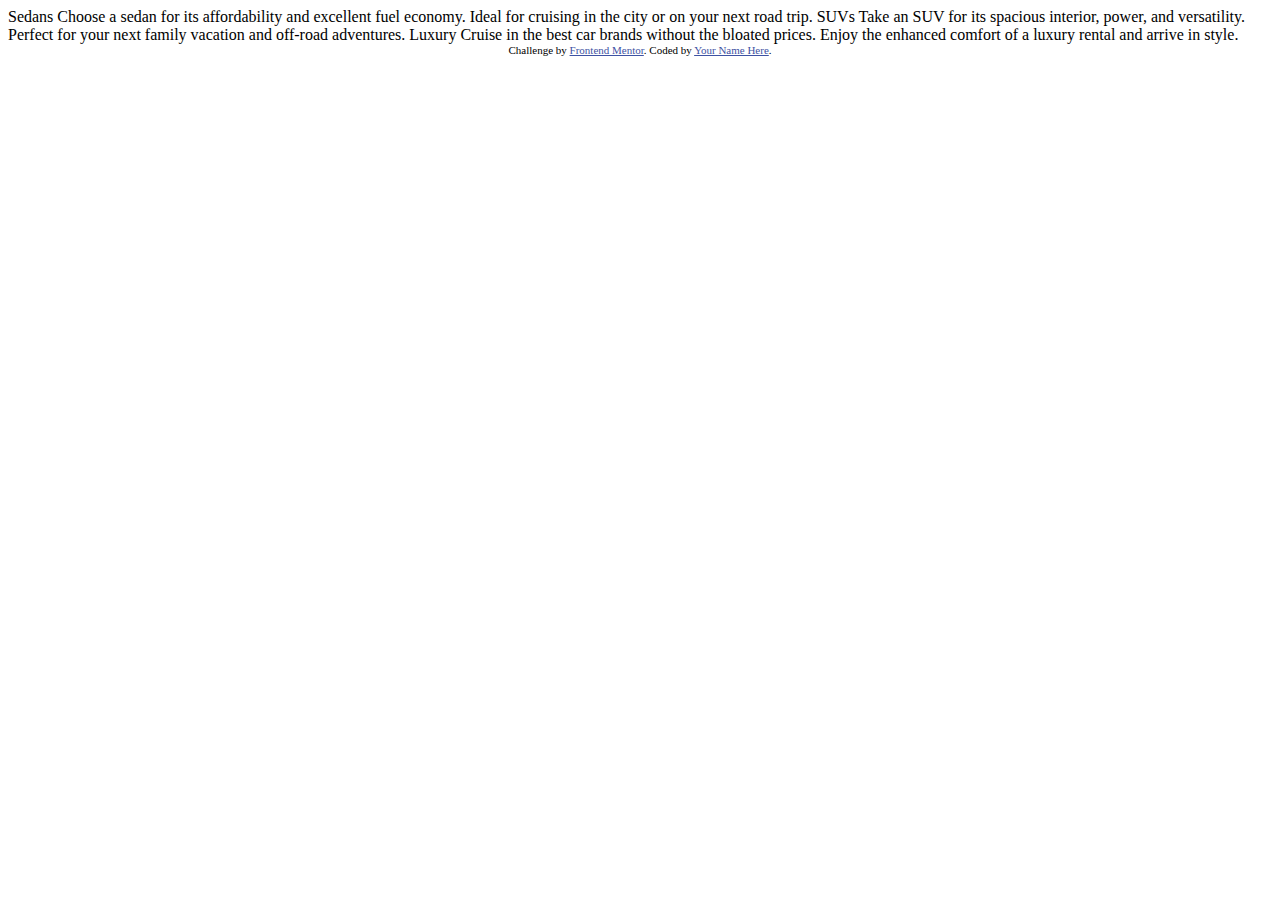
==== FEM2;3-column-preview-card-component/index.html @ 9c017cf4 "Set up 3-column card challenge." ====
<!DOCTYPE html>
<html lang="en">
<head>
  <meta charset="UTF-8">
  <meta name="viewport" content="width=device-width, initial-scale=1.0"> <!-- displays site properly based on user's device -->

  <link rel="icon" type="image/png" sizes="32x32" href="./images/favicon-32x32.png">
  
  <title>Frontend Mentor | 3-column preview card component</title>

  <!-- Feel free to remove these styles or customise in your own stylesheet 👍 -->
  <style>
    .attribution { font-size: 11px; text-align: center; }
    .attribution a { color: hsl(228, 45%, 44%); }
  </style>
</head>
<body>
  
  Sedans
  Choose a sedan for its affordability and excellent fuel economy. Ideal for cruising in the city 
  or on your next road trip.

  SUVs
  Take an SUV for its spacious interior, power, and versatility. Perfect for your next family vacation 
  and off-road adventures.

  Luxury
  Cruise in the best car brands without the bloated prices. Enjoy the enhanced comfort of a luxury 
  rental and arrive in style.
  
  <div class="attribution">
    Challenge by <a href="https://www.frontendmentor.io?ref=challenge" target="_blank">Frontend Mentor</a>. 
    Coded by <a href="#">Your Name Here</a>.
  </div>
</body>
</html>
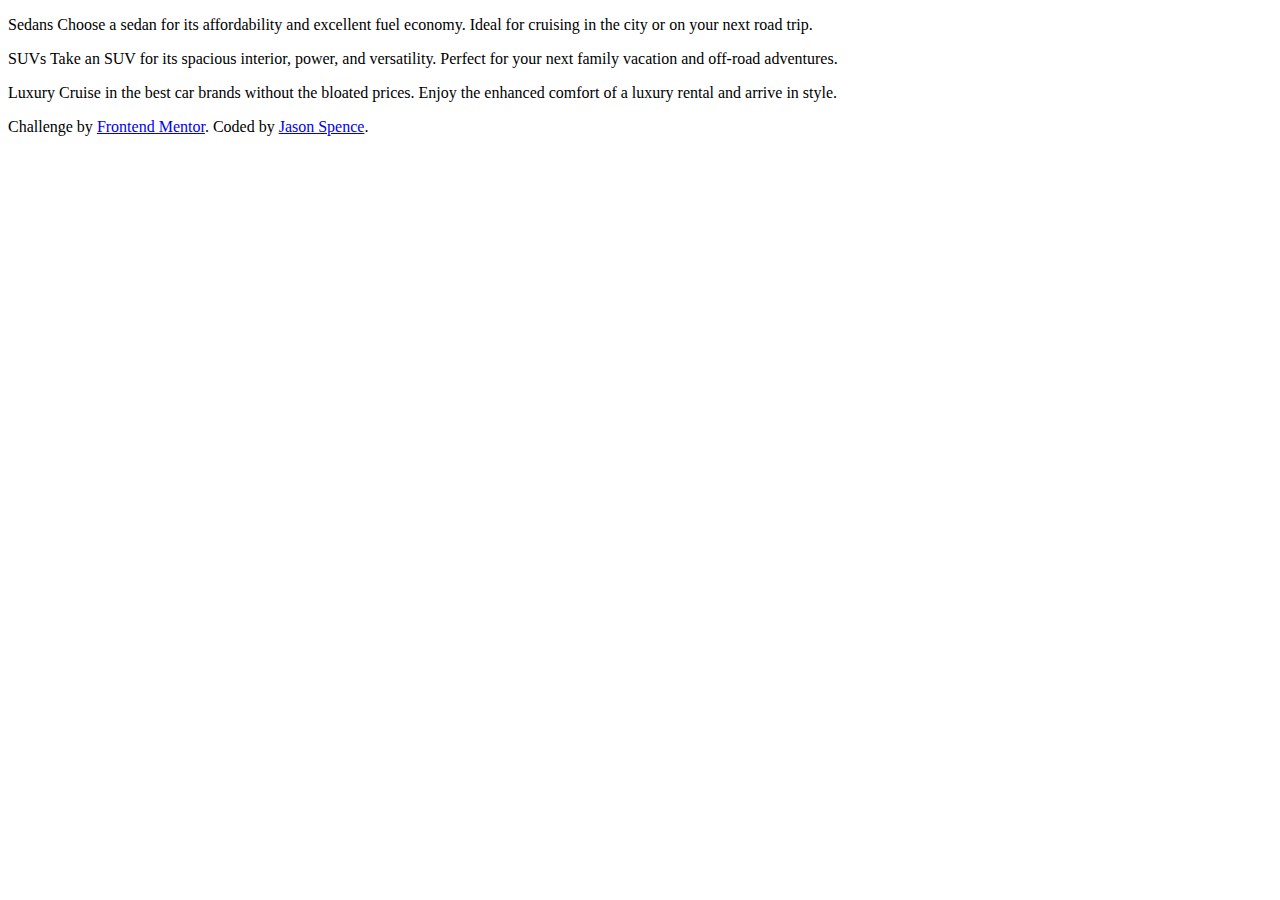
==== commit ff14c676: "Added a styles sheet." ====
--- a/FEM2;3-column-preview-card-component/index.html
+++ b/FEM2;3-column-preview-card-component/index.html
@@ -1,36 +1,43 @@
 <!DOCTYPE html>
 <html lang="en">
+
 <head>
   <meta charset="UTF-8">
-  <meta name="viewport" content="width=device-width, initial-scale=1.0"> <!-- displays site properly based on user's device -->
+  <meta name="viewport" content="width=device-width, initial-scale=1.0">
+  <!-- displays site properly based on user's device -->
 
   <link rel="icon" type="image/png" sizes="32x32" href="./images/favicon-32x32.png">
-  
-  <title>Frontend Mentor | 3-column preview card component</title>
 
-  <!-- Feel free to remove these styles or customise in your own stylesheet 👍 -->
-  <style>
-    .attribution { font-size: 11px; text-align: center; }
-    .attribution a { color: hsl(228, 45%, 44%); }
-  </style>
+  <title>3-column preview card component</title>
+
 </head>
+
 <body>
-  
-  Sedans
-  Choose a sedan for its affordability and excellent fuel economy. Ideal for cruising in the city 
-  or on your next road trip.
 
-  SUVs
-  Take an SUV for its spacious interior, power, and versatility. Perfect for your next family vacation 
-  and off-road adventures.
+  <main class="panel" role="main">
 
-  Luxury
-  Cruise in the best car brands without the bloated prices. Enjoy the enhanced comfort of a luxury 
-  rental and arrive in style.
-  
-  <div class="attribution">
-    Challenge by <a href="https://www.frontendmentor.io?ref=challenge" target="_blank">Frontend Mentor</a>. 
-    Coded by <a href="#">Your Name Here</a>.
-  </div>
+    <p>
+    Sedans
+    Choose a sedan for its affordability and excellent fuel economy. Ideal for cruising in the city
+    or on your next road trip.
+    </p>
+    <p>
+    SUVs
+    Take an SUV for its spacious interior, power, and versatility. Perfect for your next family vacation
+    and off-road adventures.
+    </p>
+    <p>
+    Luxury
+    Cruise in the best car brands without the bloated prices. Enjoy the enhanced comfort of a luxury
+    rental and arrive in style.
+    </p>
+
+  </main>
+
+  <footer class="attribution" role="contentinfo">
+    Challenge by <a href="https://www.frontendmentor.io?ref=challenge" target="_blank">Frontend Mentor</a>.
+    Coded by <a href="https://github.com/jasonspence">Jason Spence</a>.
+  </footer>
 </body>
+
 </html>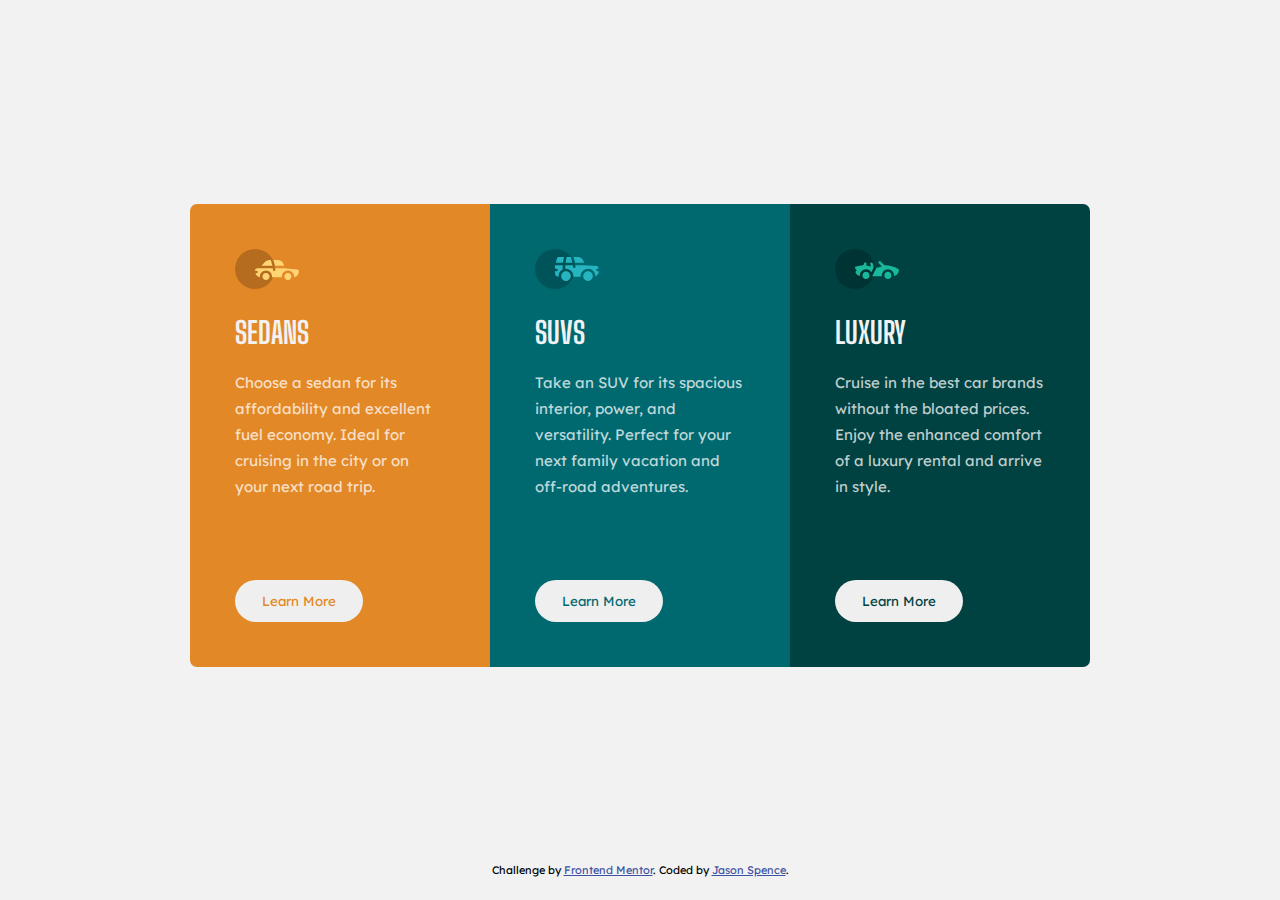
==== commit 0b77b584: "Completed Desktop design for 3-col-preview." ====
--- a/FEM2;3-column-preview-card-component/index.html
+++ b/FEM2;3-column-preview-card-component/index.html
@@ -10,29 +10,45 @@
 
   <title>3-column preview card component</title>
 
+  <link rel="stylesheet" href="styles.css" />
+
 </head>
 
 <body>
 
-  <main class="panel" role="main">
+  <div class="vflex">
+    <main class="panel" role="main">
 
-    <p>
-    Sedans
-    Choose a sedan for its affordability and excellent fuel economy. Ideal for cruising in the city
-    or on your next road trip.
-    </p>
-    <p>
-    SUVs
-    Take an SUV for its spacious interior, power, and versatility. Perfect for your next family vacation
-    and off-road adventures.
-    </p>
-    <p>
-    Luxury
-    Cruise in the best car brands without the bloated prices. Enjoy the enhanced comfort of a luxury
-    rental and arrive in style.
-    </p>
+      <div class="card" id="sedans">
+        <img class="card-graphic" src="images/icon-sedans.svg" alt="Sedan graphic" />
+        <h1>Sedans</h1>
+        <p>
+          Choose a sedan for its affordability and excellent fuel economy. Ideal for cruising in the city
+          or on your next road trip.
+        </p>
+        <button>Learn More</button>
+      </div>
+      <div class="card" id="suvs">
+        <img class="card-graphic" src="images/icon-suvs.svg" alt="SUV graphic" />
+        <h1>SUVs</h1>
+        <p>
+          Take an SUV for its spacious interior, power, and versatility. Perfect for your next family vacation
+          and off-road adventures.
+        </p>
+        <button>Learn More</button>
+      </div>
+      <div class="card" id="luxury">
+        <img class="card-graphic" src="images/icon-luxury.svg" alt="Luxury graphic" />
+        <h1>Luxury</h1>
+        <p>
+          Cruise in the best car brands without the bloated prices. Enjoy the enhanced comfort of a luxury
+          rental and arrive in style.
+        </p>
+        <button>Learn More</button>
+      </div>
 
-  </main>
+    </main>
+  </div>
 
   <footer class="attribution" role="contentinfo">
     Challenge by <a href="https://www.frontendmentor.io?ref=challenge" target="_blank">Frontend Mentor</a>.
--- a/FEM2;3-column-preview-card-component/styles.css
+++ b/FEM2;3-column-preview-card-component/styles.css
@@ -0,0 +1,115 @@
+@import url('https://fonts.googleapis.com/css2?family=Lexend+Deca&display=swap');
+@import url('https://fonts.googleapis.com/css2?family=Big+Shoulders+Display:wght@700&display=swap');
+
+:root {
+    --bright-orange: hsl(31, 77%, 52%);
+    --dark-cyan: hsl(184, 100%, 22%);
+    --very-dark-cyan: hsl(179, 100%, 13%);
+    --transparent-white: hsla(0, 0%, 100%, 0.75);
+    --very-light-gray: hsl(0, 0%, 95%);
+}
+
+* {
+    box-sizing: border-box;
+}
+
+body {
+    height: 100%;
+    font-family: 'Lexend Deca', sans-serif;
+    font-size: 15px;
+    color: var(--transparent-white);
+    background-color: var(--very-light-gray);
+}
+
+h1 {
+    font-family: 'Big Shoulders Display', sans-serif;
+    color: var(--very-light-gray);
+    text-transform: uppercase;
+}
+
+p {
+    line-height: 26px;
+}
+
+.vflex {
+    display: flex;
+    flex-flow: column;
+    height: 95vh;
+}
+
+.panel {
+    display: flex;
+    margin: auto;
+    justify-content: center;
+    align-content: center;
+}
+
+.card {
+    max-width: 300px;
+    padding: 45px;
+    display: inline-block;
+    /*border: 1px solid red;*/
+}
+
+.card p {
+    margin-bottom: 80px
+}
+
+.card:first-child {
+    border-top-left-radius: 7px;
+    border-bottom-left-radius: 7px;
+}
+
+.card:last-child {
+    border-top-right-radius: 7px;
+    border-bottom-right-radius: 7px;
+}
+
+#sedans {
+    background-color: var(--bright-orange);
+}
+
+#suvs {
+    background-color: var(--dark-cyan);
+}
+
+#luxury {
+    background-color: var(--very-dark-cyan);
+}
+
+button {
+    border: 0;
+    font-family: inherit;
+    padding: 11px 25px;
+    border-radius: 40px;
+    border: 2px solid transparent;
+    transition-duration: 0.20s;
+}
+
+button:hover {
+    background-color: transparent;
+    color: var(--transparent-white) !important;
+    border: 2px solid var(--transparent-white);
+}
+
+#sedans button {
+    color: var(--bright-orange);
+}
+
+#suvs button {
+    color: var(--dark-cyan);
+}
+
+#luxury button {
+    color: var(--very-dark-cyan);
+}
+
+.attribution {
+    font-size: 11px;
+    color: black;
+    text-align: center;
+}
+
+.attribution a {
+    color: hsl(228, 45%, 44%);
+}